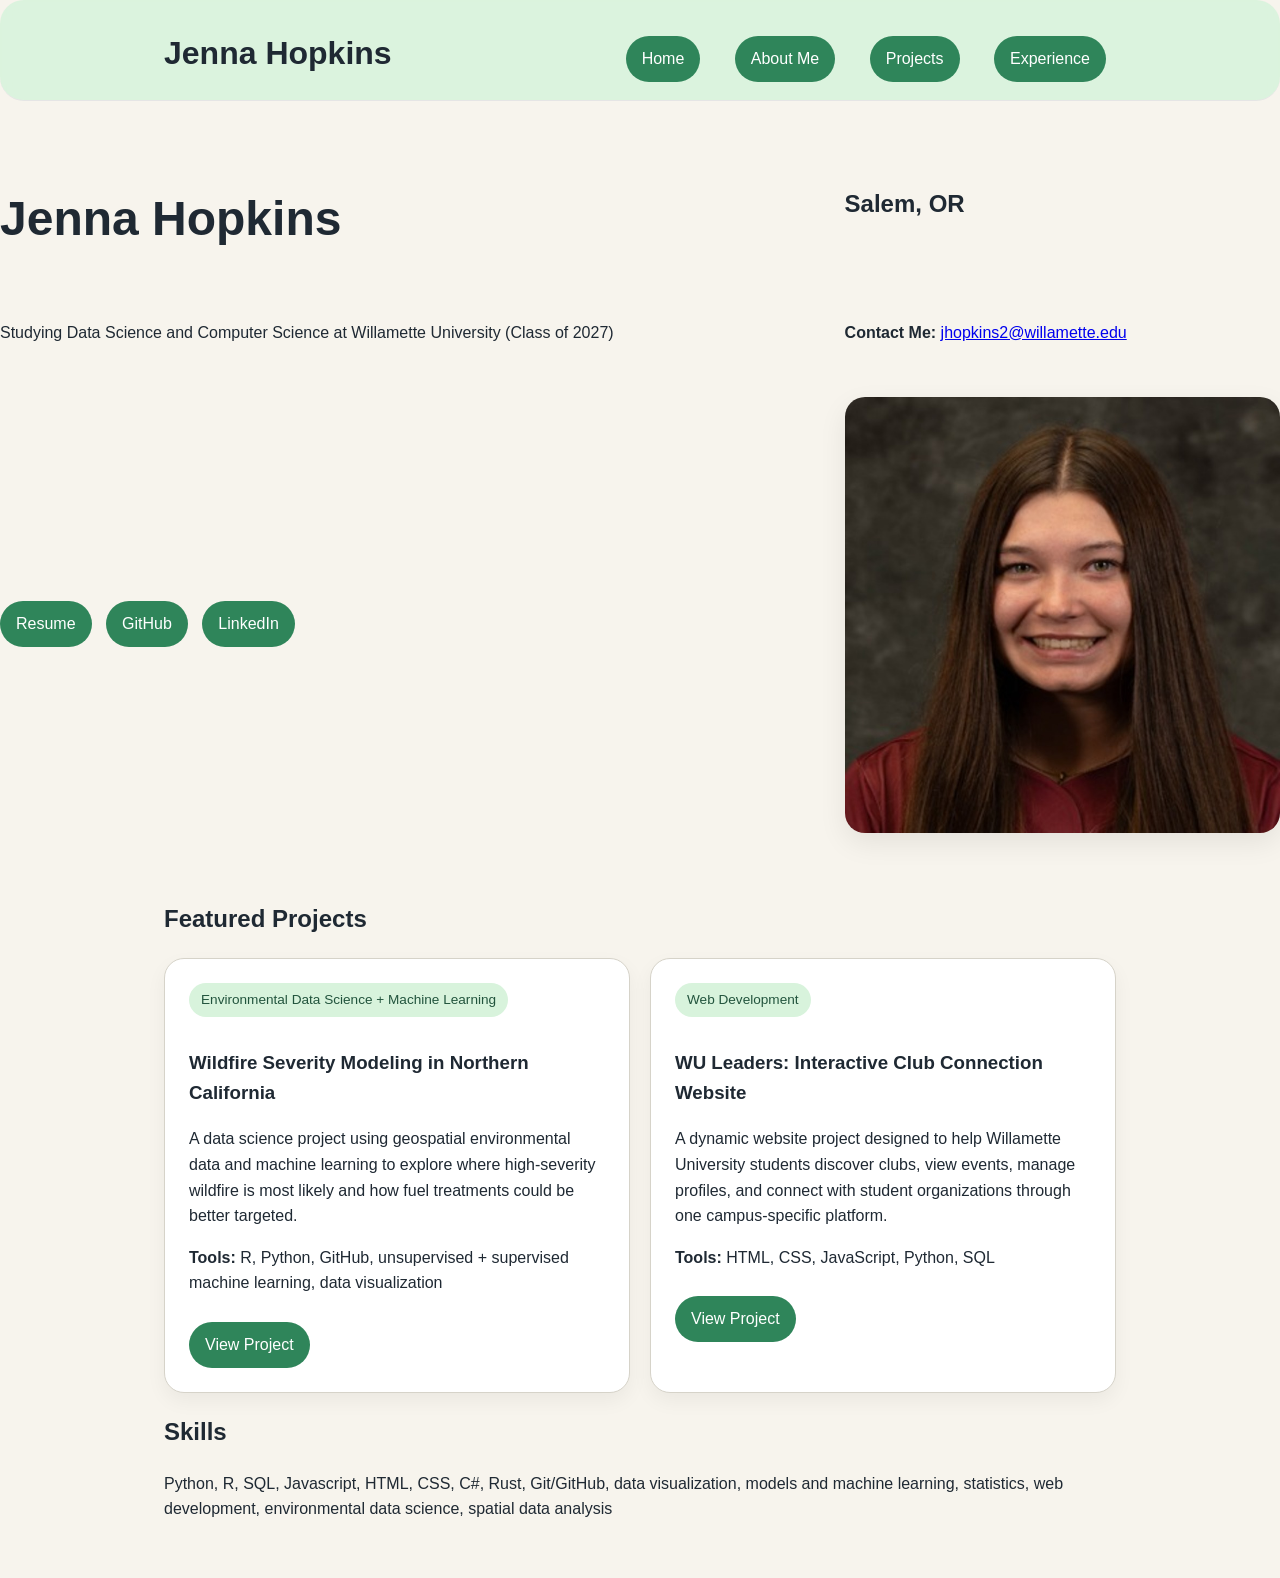
==== index.html @ 440fab40 "added photo to index.html" ====
<!DOCTYPE html>
<html lang="en">
<head>
  <meta charset="UTF-8" />
  <meta name="viewport" content="width=device-width, initial-scale=1.0" />
  <title>Jenna Hopkins | Portfolio</title>
  <link rel="stylesheet" href="style.css" />
</head>
<body>
  <header class="navbar-full">
    <div class="navbar-inner">
      <h2 class="logo">Jenna Hopkins</h2>
      <nav>
        <a href="../index.html">Home</a>
        <a href="../about.html">About Me</a>
        <a href="../index.html#projects">Projects</a>
        <a href="../experience.html">Experience</a>
      </nav>
    </div>
  </header>
  <section class="home-hero-layout" >
    <h1>Jenna Hopkins</h1>
    <h2>Salem, OR</h2>
    <p>Studying Data Science and Computer Science at Willamette University (Class of 2027)</p>

    <p><strong>Contact Me: </strong><a href="mailto:jhopkins2@willamette.edu">jhopkins2@willamette.edu</a></p>

    <nav>
      <a href="assets/resume.pdf">Resume</a>
      <a href="https://github.com/jennahopkins">GitHub</a>
      <a href="https://linkedin.com/in/jenna-hopkins">LinkedIn</a>
    </nav>

    <div class="hero-photo">
      <img src="assets/jenna_photo.jpg" alt="Jenna Hopkins" />
    </div>
  </section>

  <main>
    <section id="projects">
      <h2>Featured Projects</h2>
    
      <div class="project-grid">
        <div class="project">
          <span class="badge">Environmental Data Science + Machine Learning</span>
          <h3>Wildfire Severity Modeling in Northern California</h3>
          <p>
            A data science project using geospatial environmental data and machine learning
            to explore where high-severity wildfire is most likely and how fuel treatments
            could be better targeted.
          </p>
          <p><strong>Tools:</strong> R, Python, GitHub, unsupervised + supervised machine learning, data visualization</p>
          <a class="button" href="projects/wildfire.html">View Project</a>
        </div>
    
        <div class="project">
          <span class="badge">Web Development</span>
          <h3>WU Leaders: Interactive Club Connection Website</h3>
          <p>
            A dynamic website project designed to help Willamette University students
            discover clubs, view events, manage profiles, and connect with student
            organizations through one campus-specific platform.
          </p>
          <p><strong>Tools:</strong> HTML, CSS, JavaScript, Python, SQL</p>
          <a class="button" href="projects/wu-leaders.html">View Project</a>
        </div>
      </div>
    </section>

    <section>
      <h2>Skills</h2>
      <p>Python, R, SQL, Javascript, HTML, CSS, C#, Rust, Git/GitHub, data visualization, models and machine learning, statistics, 
        web development, environmental data science, spatial data analysis</p>
    </section>
  </main>
</body>
</html>
---- style.css ----
:root {
  --background: #f7f4ed;
  --text: #1f2933;
  --accent: #2f855a;
  --accent-light: #d8f3dc;
  --card: #ffffff;
  --border: #d6d3c9;
}

* {
  box-sizing: border-box;
}

body {
  font-family: Arial, sans-serif;
  background: #f7f4ed;
  color: #1f2933;
  margin: 0;
  padding: 0;
  line-height: 1.6;
  overflow-x: hidden;
}

main {
  width: 100%;
  max-width: 1000px;
  margin: 0 auto;
  padding: 40px 24px;
}

header {
  background: linear-gradient(135deg, #d8f3dc, #f7f4ed);
  padding: 50px;
  border-radius: 24px;
  margin-bottom: 40px;
}

.home-hero-layout {
  display: grid;
  grid-template-columns: 1.3fr 0.7fr;
  gap: 36px;
  align-items: center;
}

.hero-photo img {
  width: 100%;
  border-radius: 20px;
  box-shadow: 0 10px 28px rgba(0, 0, 0, 0.08);
}

h1 {
  font-size: 3rem;
  margin-bottom: 10px;
}

nav a,
.button {
  display: inline-block;
  background: #2f855a;
  color: white;
  padding: 10px 16px;
  border-radius: 999px;
  text-decoration: none;
  margin-right: 10px;
  margin-top: 10px;
}

.project-grid {
  display: grid;
  grid-template-columns: repeat(auto-fit, minmax(280px, 1fr));
  gap: 20px;
}

.project {
  background: white;
  border: 1px solid #d6d3c9;
  border-radius: 20px;
  padding: 24px;
  box-shadow: 0 8px 20px rgba(0, 0, 0, 0.05);
}

.project:hover {
  transform: translateY(-4px);
  transition: 0.2s ease;
}

.project-page {
  width: 100%;
  max-width: 850px;
  margin: 0 auto;
  padding: 40px 24px;
}

.project-hero {
  background: linear-gradient(135deg, #d8f3dc, #f7f4ed);
  padding: 40px;
  border-radius: 24px;
  margin-bottom: 40px;
}

.badge {
  display: inline-block;
  background: #d8f3dc;
  color: #22543d;
  padding: 6px 12px;
  border-radius: 999px;
  font-size: 0.85rem;
  margin-bottom: 12px;
}

.tagline {
  font-size: 1.2rem;
  max-width: 750px;
}

.button-group {
  margin-top: 22px;
}

.button {
  display: inline-block;
  background: #2f855a;
  color: white;
  padding: 10px 16px;
  border-radius: 999px;
  text-decoration: none;
  margin-right: 10px;
  margin-top: 10px;
}

.button.secondary {
  background: #4a5568;
}

.method-card {
  background: white;
  border: 1px solid #d6d3c9;
  border-radius: 18px;
  padding: 20px;
  margin-bottom: 18px;
  box-shadow: 0 6px 18px rgba(0, 0, 0, 0.04);
}

.project-image {
  width: 100%;
  border-radius: 16px;
  margin-top: 12px;
}

figcaption {
  font-size: 0.9rem;
  color: #555;
  margin-top: 8px;
}

/* FULL WIDTH NAVBAR */
.navbar-full {
  width: 100%;
  height: 20px;
  background: rgba(216, 243, 220, 0.9);
  backdrop-filter: blur(8px);
  border-bottom: #d8f3dc;
  border-bottom: 1px solid #e5e5e5;
  position: sticky;
  top: 0;
  z-index: 1000;
}

.navbar-inner {
  max-width: 1000px;
  height: 100%;
  margin: 0 auto;
  padding: 4px 24px; 
  display: flex;
  justify-content: space-between;
  align-items: center;
}

.logo {
  font-size: 2rem;
  font-weight: bold;
}

.navbar-inner nav a {
  margin-left: 20px;
  text-decoration: none;
  color: white;
  font-weight: 500;
}

.navbar-inner nav a:hover {
  color: #e0fdef;
}

.about-layout {
  display: grid;
  grid-template-columns: 1.4fr 0.8fr;
  gap: 36px;
  align-items: center;
}

.about-photo-card {
  background: white;
  border: 1px solid var(--border);
  border-radius: 24px;
  padding: 14px;
  box-shadow: 0 10px 28px rgba(0, 0, 0, 0.06);
  transform: rotate(2deg);
  transition: transform 0.2s ease, box-shadow 0.2s ease;
  position: relative;
}

.about-photo-card:hover {
  transform: rotate(0deg) translateY(-4px);
  box-shadow: 0 14px 34px rgba(0, 0, 0, 0.1);
}

.about-photo-card img {
  width: 100%;
  border-radius: 18px;
  display: block;
}

.about-photo-card p {
  margin: 10px 4px 0;
  font-size: 0.9rem;
  color: #555;
}

.carousel-btn {
  position: absolute;
  top: 45%;
  transform: translateY(-50%);
  border: none;
  background: rgba(31, 41, 51, 0.7);
  color: white;
  font-size: 1.6rem;
  width: 34px;
  height: 34px;
  border-radius: 50%;
  cursor: pointer;
}

.carousel-btn:hover {
  background: rgba(31, 41, 51, 0.9);
}

.carousel-btn.prev {
  left: 18px;
}

.carousel-btn.next {
  right: 18px;
}
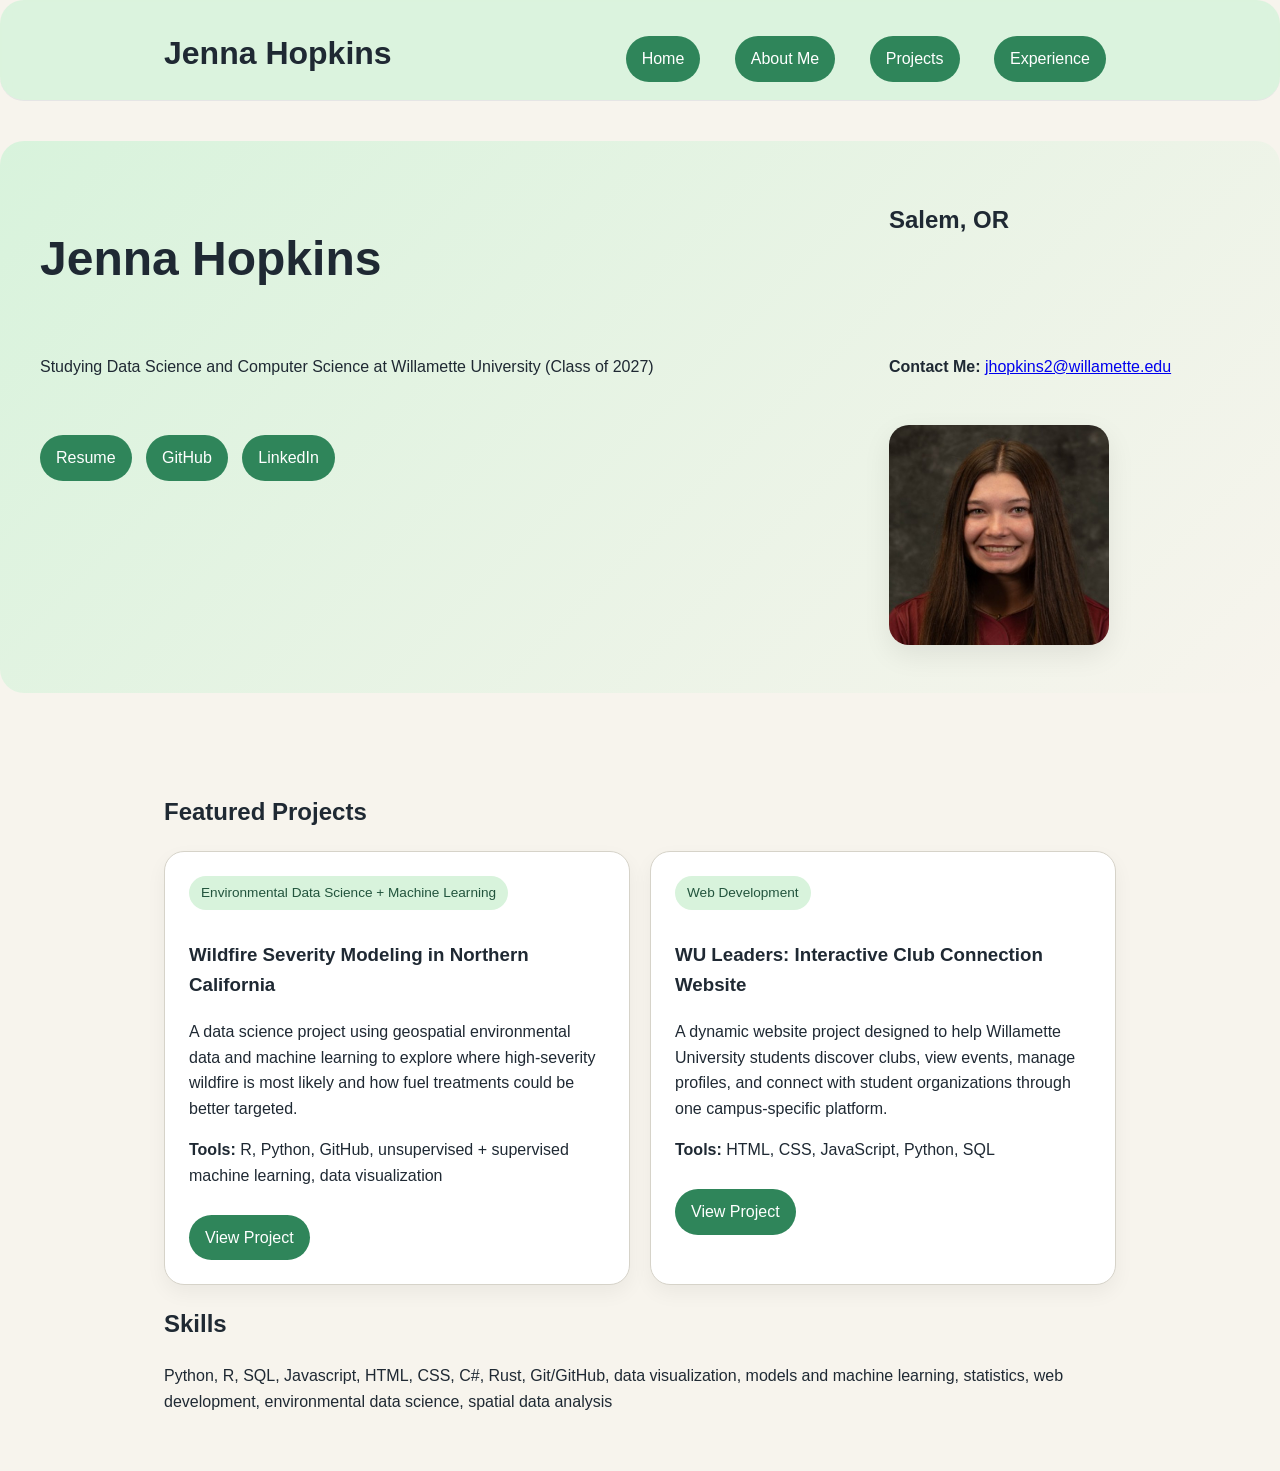
==== commit e3fe150a: "fixed layout of image in index.html" ====
--- a/index.html
+++ b/index.html
@@ -18,21 +18,23 @@
       </nav>
     </div>
   </header>
-  <section class="home-hero-layout" >
-    <h1>Jenna Hopkins</h1>
-    <h2>Salem, OR</h2>
-    <p>Studying Data Science and Computer Science at Willamette University (Class of 2027)</p>
+  <section class="home-hero" >
+    <div class="home-hero-layout">
+      <h1>Jenna Hopkins</h1>
+      <h2>Salem, OR</h2>
+      <p>Studying Data Science and Computer Science at Willamette University (Class of 2027)</p>
 
-    <p><strong>Contact Me: </strong><a href="mailto:jhopkins2@willamette.edu">jhopkins2@willamette.edu</a></p>
+      <p><strong>Contact Me: </strong><a href="mailto:jhopkins2@willamette.edu">jhopkins2@willamette.edu</a></p>
 
-    <nav>
-      <a href="assets/resume.pdf">Resume</a>
-      <a href="https://github.com/jennahopkins">GitHub</a>
-      <a href="https://linkedin.com/in/jenna-hopkins">LinkedIn</a>
-    </nav>
+      <nav>
+        <a href="assets/resume.pdf">Resume</a>
+        <a href="https://github.com/jennahopkins">GitHub</a>
+        <a href="https://linkedin.com/in/jenna-hopkins">LinkedIn</a>
+      </nav>
 
-    <div class="hero-photo">
-      <img src="assets/jenna_photo.jpg" alt="Jenna Hopkins" />
+      <div class="hero-photo">
+        <img src="assets/jenna_photo.jpg" alt="Jenna Hopkins" />
+      </div>
     </div>
   </section>
 
--- a/style.css
+++ b/style.css
@@ -35,15 +35,23 @@
   margin-bottom: 40px;
 }
 
+.home-hero {
+  background: linear-gradient(135deg, #d8f3dc, #f7f4ed);
+  padding: 40px;
+  border-radius: 24px;
+  margin-bottom: 40px;
+}
+
 .home-hero-layout {
   display: grid;
-  grid-template-columns: 1.3fr 0.7fr;
-  gap: 36px;
-  align-items: center;
+  grid-template-columns: 1.4fr 0.6fr;
+  gap: 30px;
+  align-items: start;
 }
 
 .hero-photo img {
   width: 100%;
+  max-width: 220px;
   border-radius: 20px;
   box-shadow: 0 10px 28px rgba(0, 0, 0, 0.08);
 }
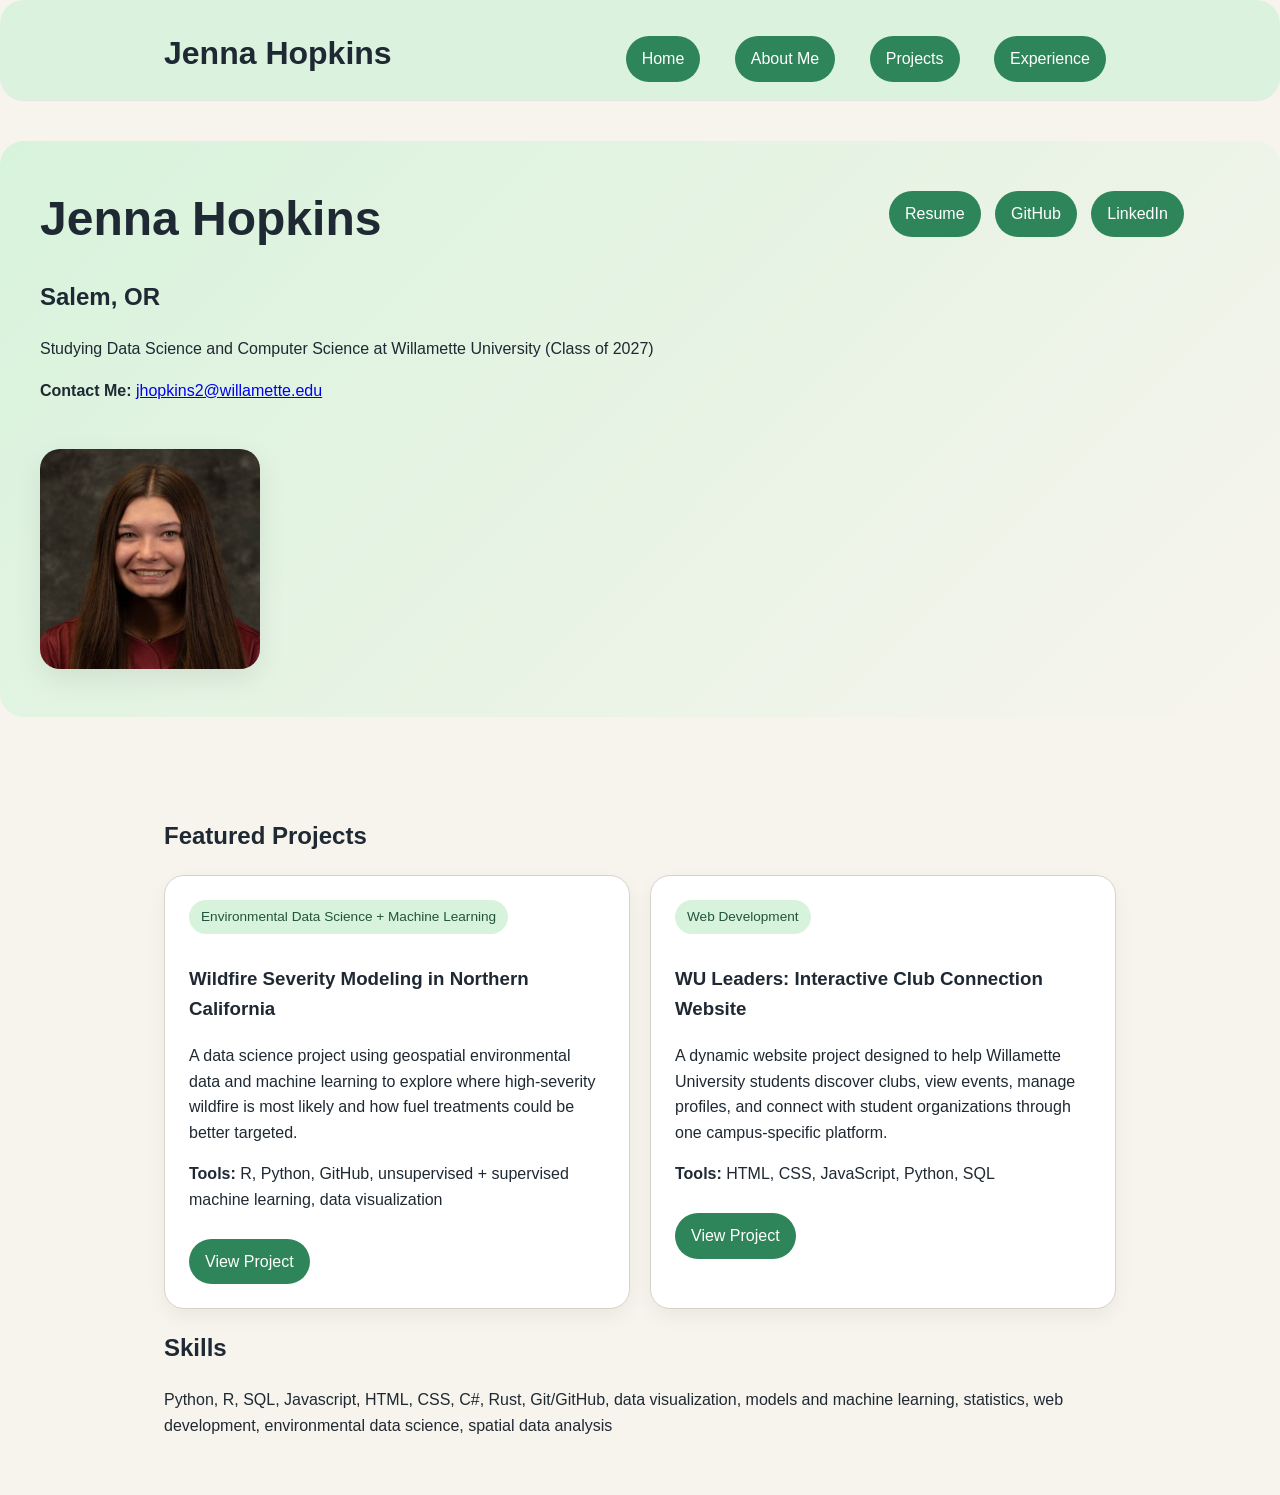
==== commit 837e1c01: "adjusted text and photo placement in index.html" ====
--- a/index.html
+++ b/index.html
@@ -20,12 +20,13 @@
   </header>
   <section class="home-hero" >
     <div class="home-hero-layout">
-      <h1>Jenna Hopkins</h1>
-      <h2>Salem, OR</h2>
-      <p>Studying Data Science and Computer Science at Willamette University (Class of 2027)</p>
+      <div class="hero-text">
+        <h1>Jenna Hopkins</h1>
+        <h2>Salem, OR</h2>
+        <p>Studying Data Science and Computer Science at Willamette University (Class of 2027)</p>
 
-      <p><strong>Contact Me: </strong><a href="mailto:jhopkins2@willamette.edu">jhopkins2@willamette.edu</a></p>
-
+        <p><strong>Contact Me: </strong><a href="mailto:jhopkins2@willamette.edu">jhopkins2@willamette.edu</a></p>
+      </div>
       <nav>
         <a href="assets/resume.pdf">Resume</a>
         <a href="https://github.com/jennahopkins">GitHub</a>
--- a/style.css
+++ b/style.css
@@ -49,6 +49,10 @@
   align-items: start;
 }
 
+.hero-text h1 {
+  margin-top: 0;
+}
+
 .hero-photo img {
   width: 100%;
   max-width: 220px;
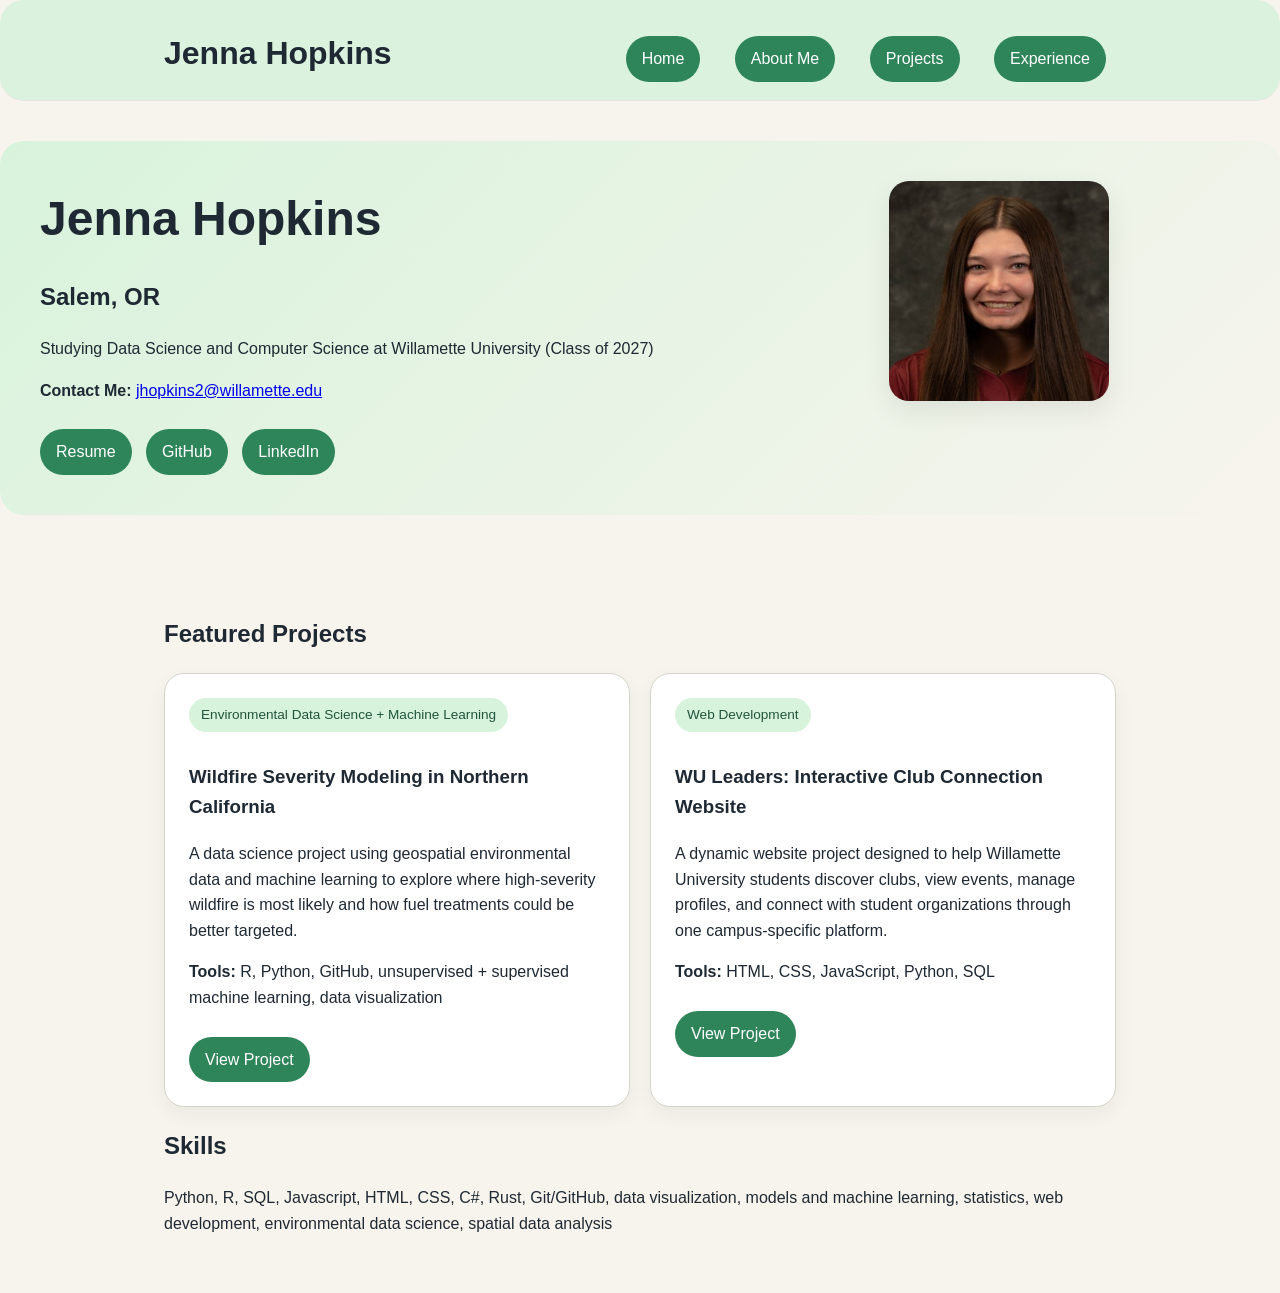
==== commit 0df61df2: "fixed index.html buttons placement" ====
--- a/index.html
+++ b/index.html
@@ -26,12 +26,12 @@
         <p>Studying Data Science and Computer Science at Willamette University (Class of 2027)</p>
 
         <p><strong>Contact Me: </strong><a href="mailto:jhopkins2@willamette.edu">jhopkins2@willamette.edu</a></p>
+        <nav>
+          <a href="assets/resume.pdf">Resume</a>
+          <a href="https://github.com/jennahopkins">GitHub</a>
+          <a href="https://linkedin.com/in/jenna-hopkins">LinkedIn</a>
+        </nav>
       </div>
-      <nav>
-        <a href="assets/resume.pdf">Resume</a>
-        <a href="https://github.com/jennahopkins">GitHub</a>
-        <a href="https://linkedin.com/in/jenna-hopkins">LinkedIn</a>
-      </nav>
 
       <div class="hero-photo">
         <img src="assets/jenna_photo.jpg" alt="Jenna Hopkins" />
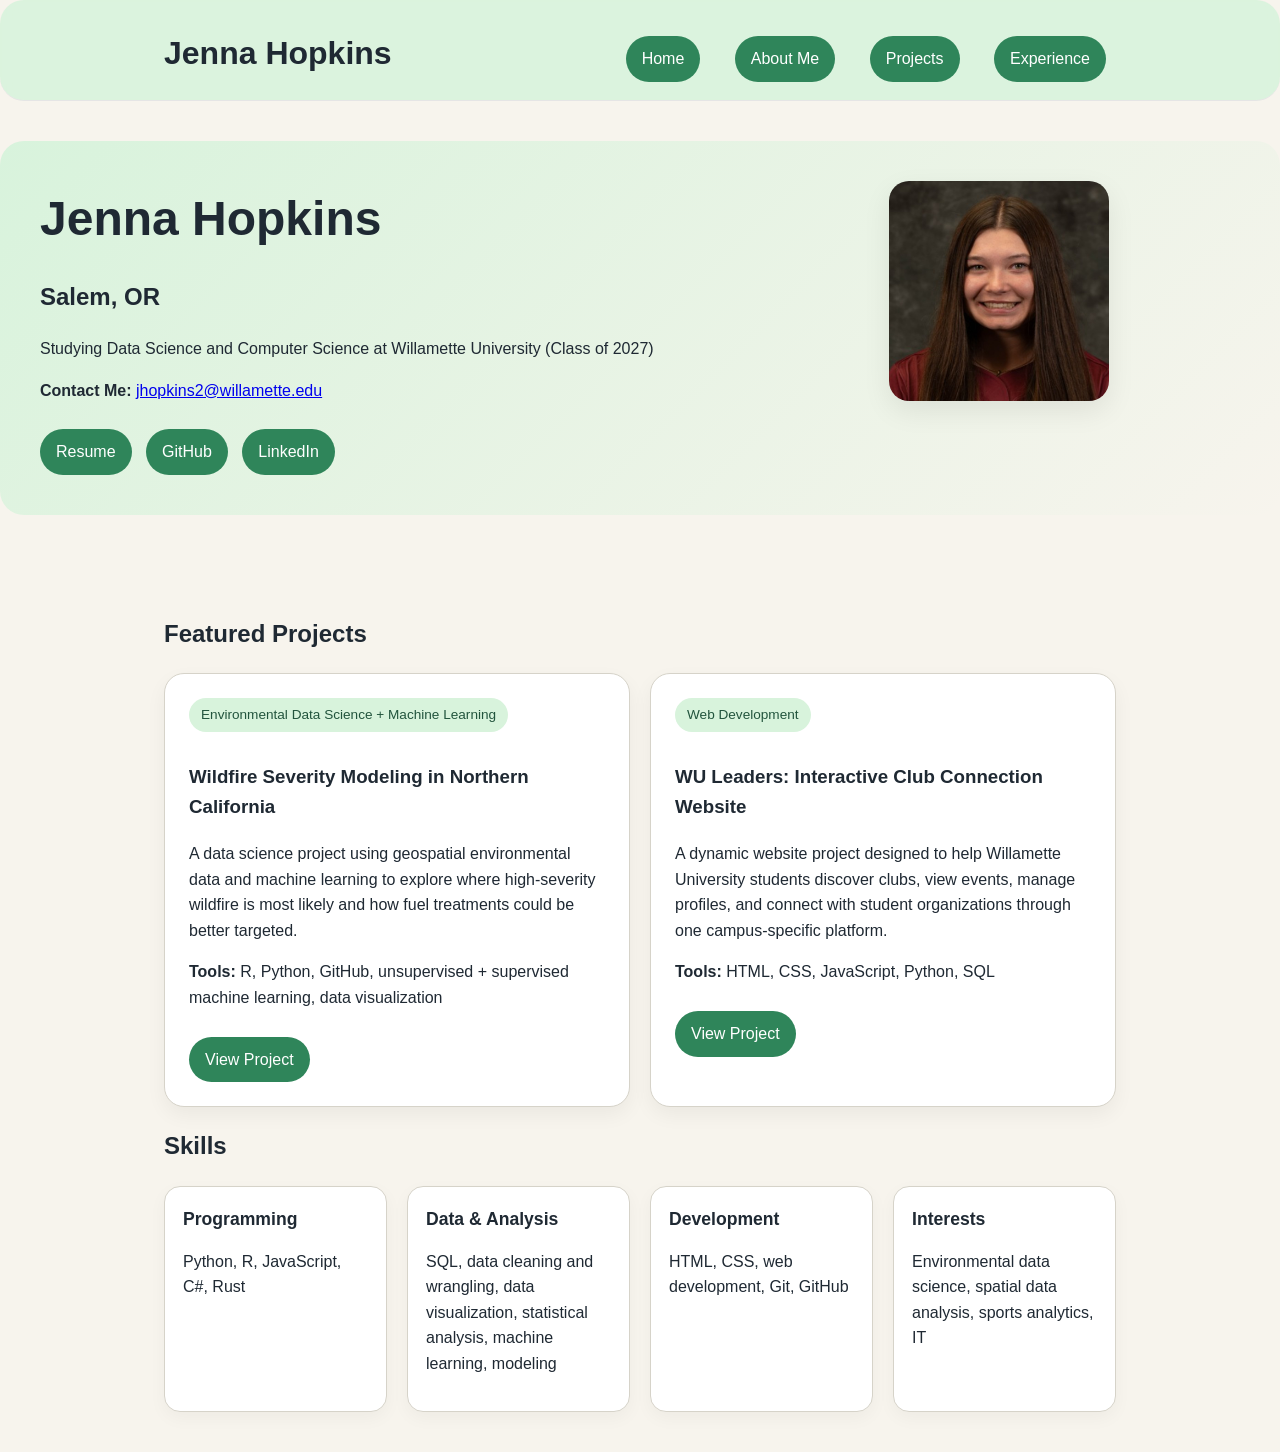
==== commit 76851801: "updated skills section in index.html" ====
--- a/index.html
+++ b/index.html
@@ -72,8 +72,29 @@
 
     <section>
       <h2>Skills</h2>
-      <p>Python, R, SQL, Javascript, HTML, CSS, C#, Rust, Git/GitHub, data visualization, models and machine learning, statistics, 
-        web development, environmental data science, spatial data analysis</p>
+      <div class="skills-grid">
+
+        <div class="skill-card">
+          <h3>Programming</h3>
+          <p>Python, R, JavaScript, C#, Rust</p>
+        </div>
+
+        <div class="skill-card">
+          <h3>Data & Analysis</h3>
+          <p>SQL, data cleaning and wrangling, data visualization, statistical analysis, machine learning, modeling</p>
+        </div>
+
+        <div class="skill-card">
+          <h3>Development</h3>
+          <p>HTML, CSS, web development, Git, GitHub</p>
+        </div>
+
+        <div class="skill-card">
+          <h3>Interests</h3>
+          <p>Environmental data science, spatial data analysis, sports analytics, IT</p>
+        </div>
+
+      </div>
     </section>
   </main>
 </body>
--- a/style.css
+++ b/style.css
@@ -263,4 +263,30 @@
 
 .carousel-btn.next {
   right: 18px;
+}
+
+.skills-grid {
+  display: grid;
+  grid-template-columns: repeat(auto-fit, minmax(220px, 1fr));
+  gap: 20px;
+  margin-top: 20px;
+}
+
+.skill-card {
+  background: white;
+  border: 1px solid #d6d3c9;
+  border-radius: 16px;
+  padding: 18px;
+  box-shadow: 0 6px 18px rgba(0, 0, 0, 0.04);
+  transition: transform 0.2s ease;
+}
+
+.skill-card:hover {
+  transform: translateY(-3px);
+}
+
+.skill-card h3 {
+  margin-top: 0;
+  margin-bottom: 8px;
+  font-size: 1.1rem;
 }
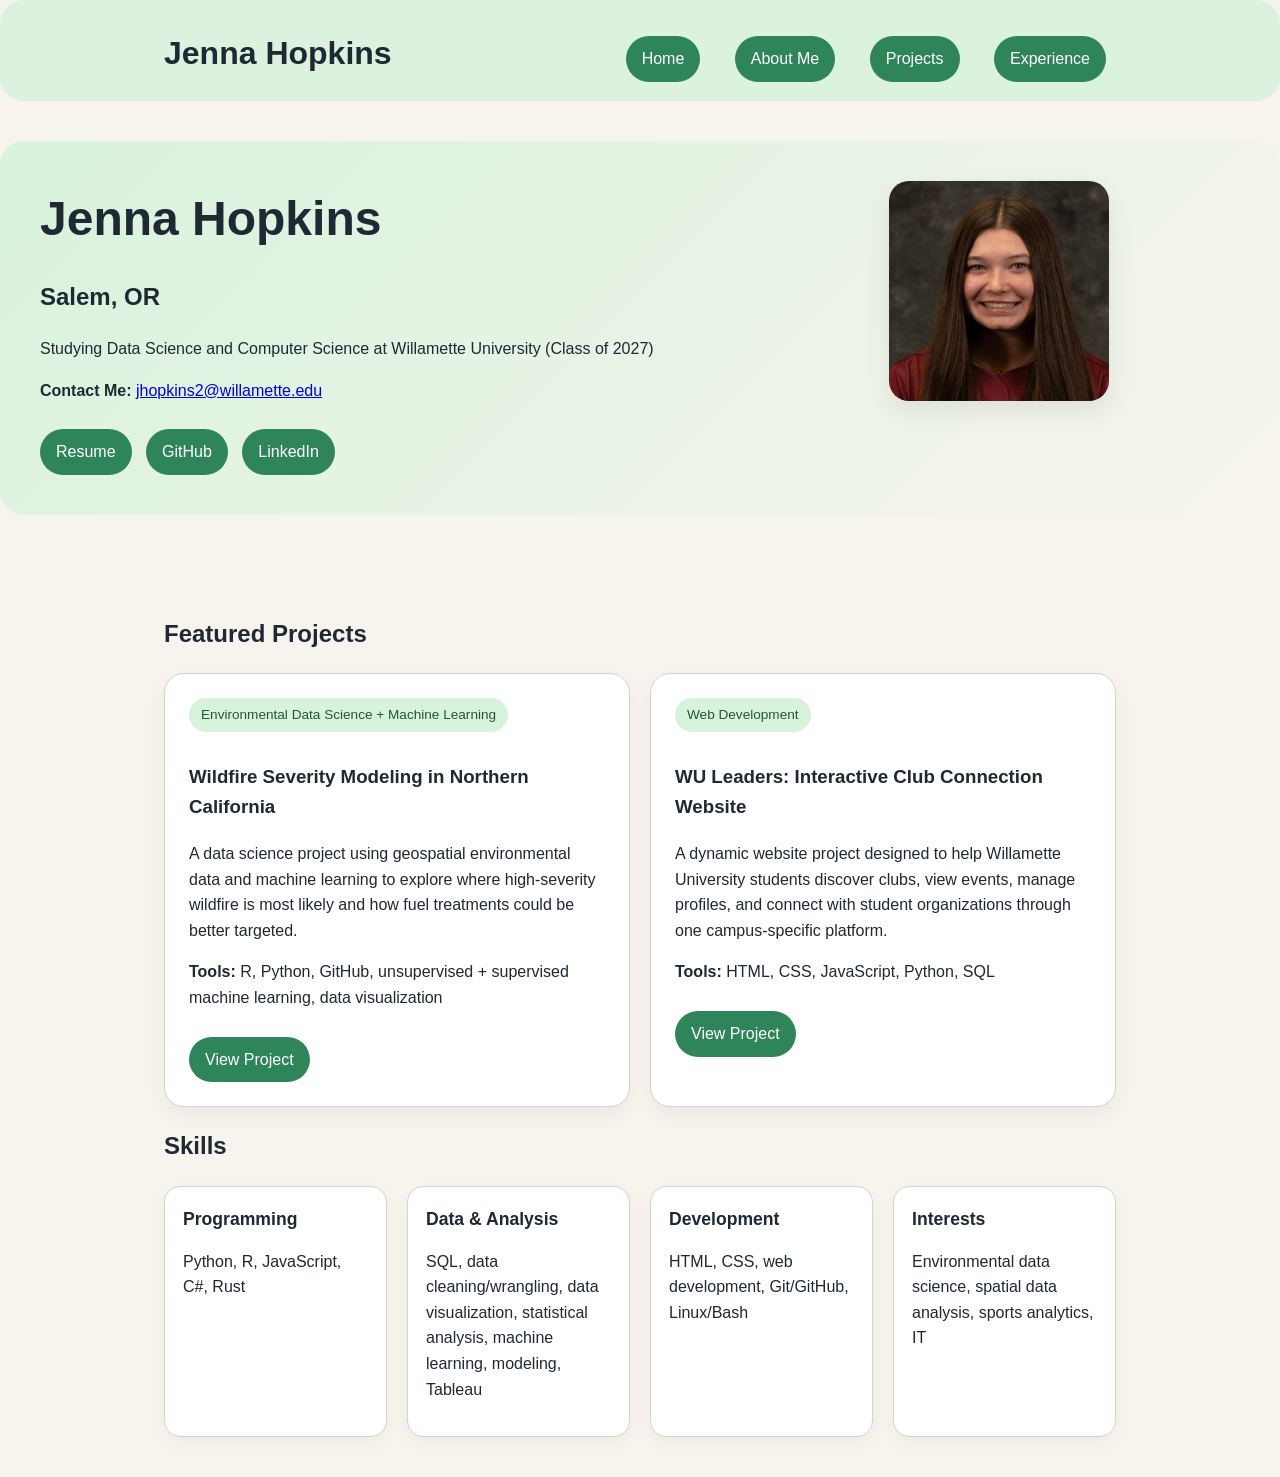
==== commit 826144cb: "updated skills section in index.html" ====
--- a/index.html
+++ b/index.html
@@ -81,12 +81,12 @@
 
         <div class="skill-card">
           <h3>Data & Analysis</h3>
-          <p>SQL, data cleaning and wrangling, data visualization, statistical analysis, machine learning, modeling</p>
+          <p>SQL, data cleaning/wrangling, data visualization, statistical analysis, machine learning, modeling, Tableau</p>
         </div>
 
         <div class="skill-card">
           <h3>Development</h3>
-          <p>HTML, CSS, web development, Git, GitHub</p>
+          <p>HTML, CSS, web development, Git/GitHub, Linux/Bash</p>
         </div>
 
         <div class="skill-card">
